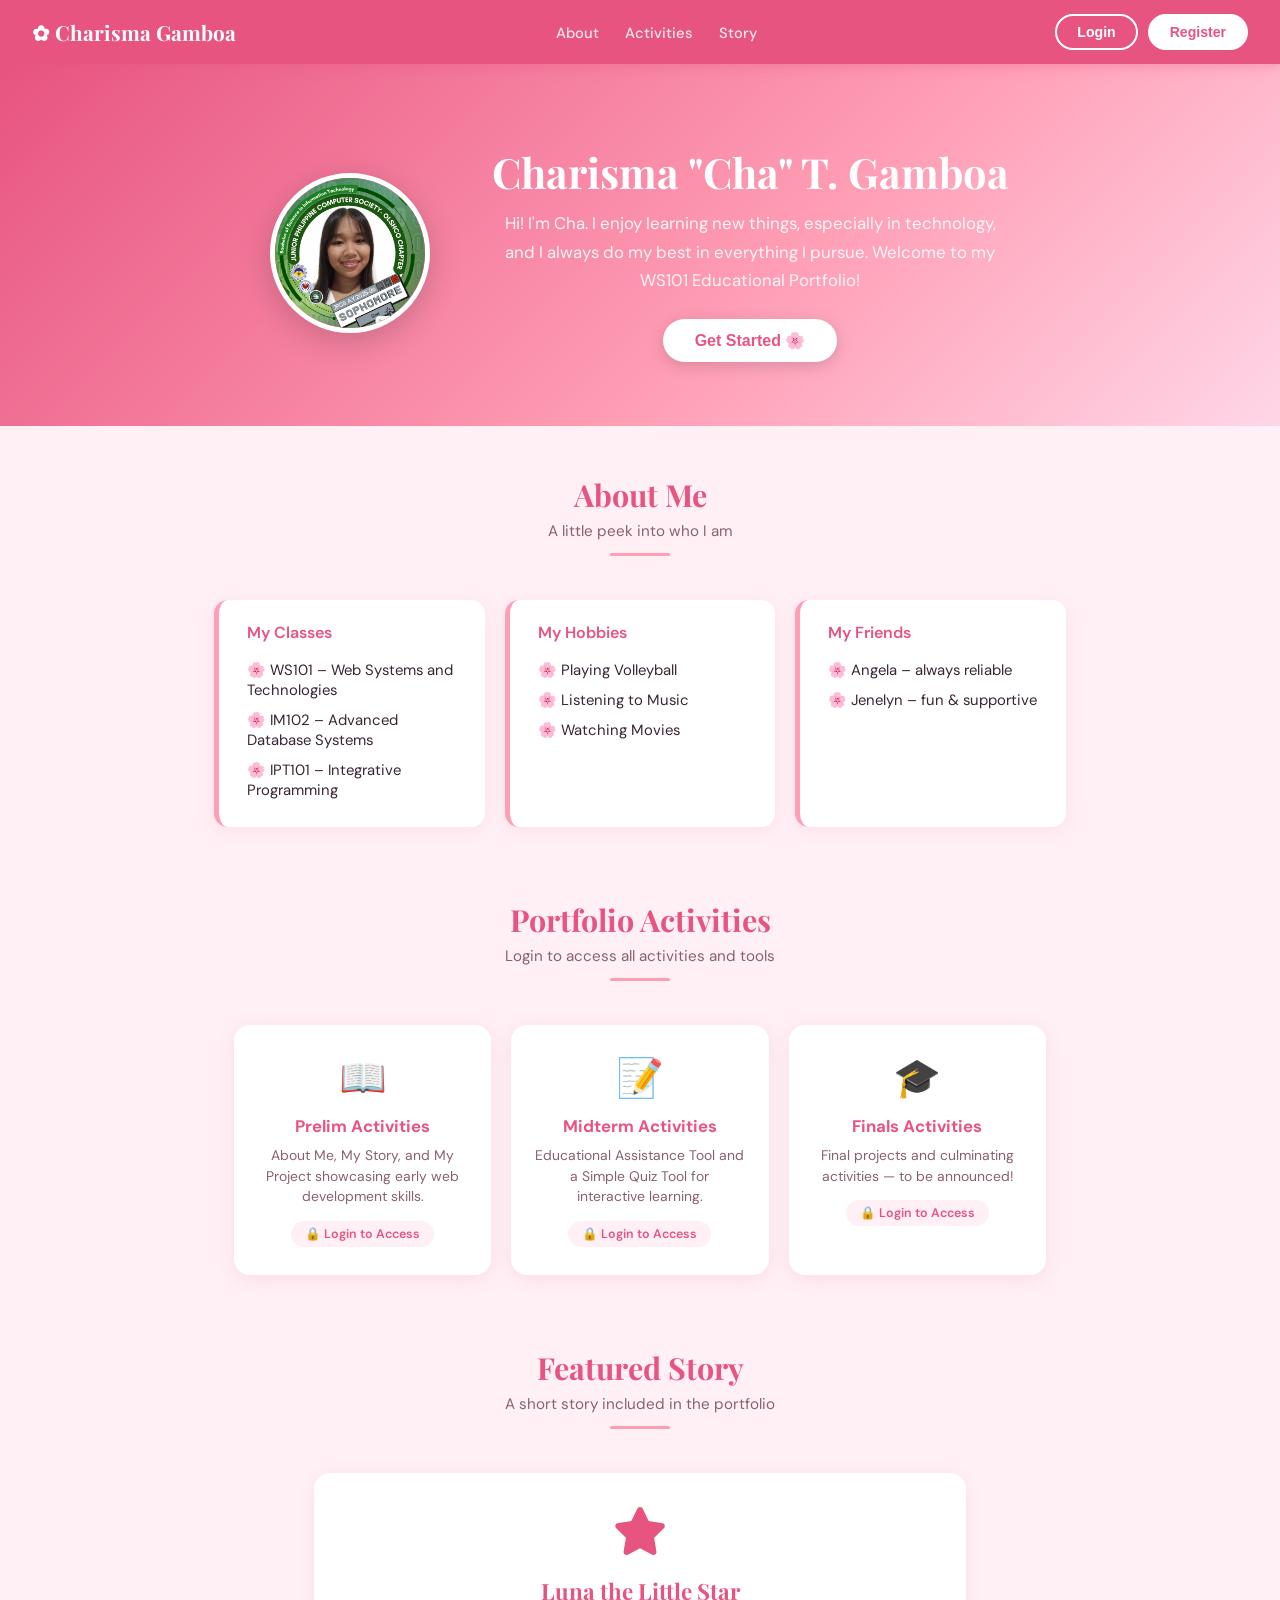
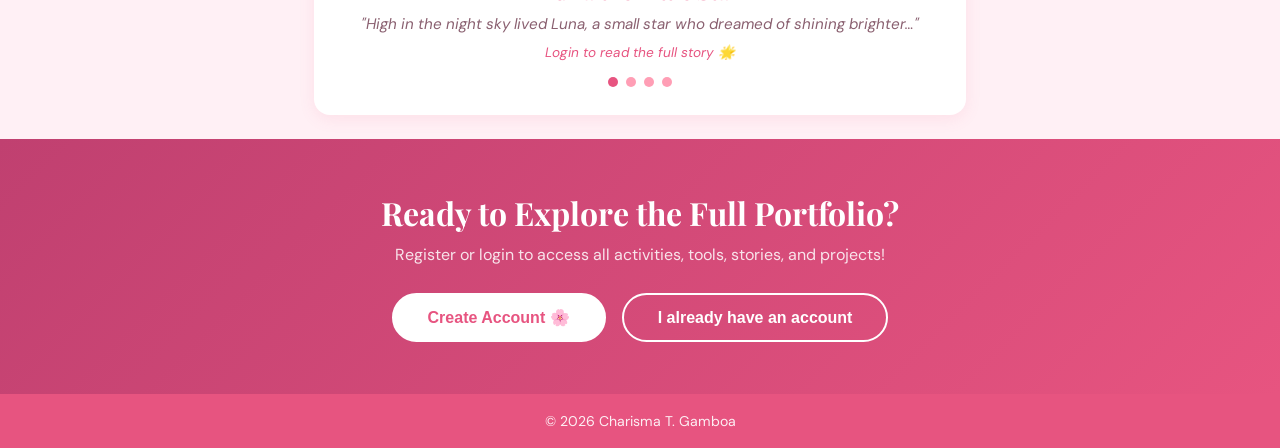
==== index.html @ 57a34107 "Add files via upload" ====
<!DOCTYPE html>
<html lang="en">
<head>
  <meta charset="UTF-8">
  <title>Portfolio | Charisma Gamboa</title>
  <meta name="viewport" content="width=device-width, initial-scale=1.0">
  <link rel="stylesheet" href="https://cdnjs.cloudflare.com/ajax/libs/font-awesome/6.4.0/css/all.min.css">
  <link href="https://fonts.googleapis.com/css2?family=Playfair+Display:ital,wght@0,400;0,700;1,400&family=DM+Sans:wght@300;400;500&display=swap" rel="stylesheet">
  <style>
    *,*::before,*::after{box-sizing:border-box;margin:0;padding:0}
    :root{--pink:#e75480;--pink-light:#ff9eb5;--pink-pale:#fff0f5;--pink-deep:#c04070;--white:#ffffff;--text:#3a2535;--muted:#8a6070}
    html{scroll-behavior:smooth}
    body{font-family:'DM Sans',sans-serif;background:var(--pink-pale);color:var(--text)}
    .topnav{position:sticky;top:0;z-index:100;background:var(--pink);display:flex;align-items:center;justify-content:space-between;padding:14px 32px;box-shadow:0 2px 12px rgba(231,84,128,.35)}
    .topnav .brand{font-family:'Playfair Display',serif;font-size:1.3rem;color:#fff;font-weight:700}
    .topnav .nav-links a{color:rgba(255,255,255,.85);text-decoration:none;margin-left:22px;font-size:.92rem;font-weight:500;transition:color .2s}
    .topnav .nav-links a:hover{color:#fff}
    .auth-btns{display:flex;gap:10px}
    .auth-btns button{padding:8px 20px;border-radius:20px;font-size:.88rem;font-weight:600;cursor:pointer;border:2px solid #fff;transition:all .2s}
    .btn-login{background:transparent;color:#fff}
    .btn-login:hover{background:#fff;color:var(--pink)}
    .btn-register{background:#fff;color:var(--pink)}
    .btn-register:hover{background:var(--pink-deep);color:#fff;border-color:var(--pink-deep)}
    .hero{background:linear-gradient(135deg,var(--pink) 0%,var(--pink-light) 60%,#ffd6e7 100%);padding:80px 32px 64px;display:flex;align-items:center;justify-content:center;gap:60px;flex-wrap:wrap;text-align:center;position:relative;overflow:hidden}
    .hero-photo{width:160px;height:160px;border-radius:50%;object-fit:cover;border:5px solid #fff;box-shadow:0 8px 32px rgba(0,0,0,.18);position:relative;z-index:1}
    .hero-text{position:relative;z-index:1;max-width:520px}
    .hero-text h1{font-family:'Playfair Display',serif;font-size:2.6rem;color:#fff;margin-bottom:10px}
    .hero-text p{font-size:1.05rem;color:rgba(255,255,255,.9);line-height:1.7;margin-bottom:24px}
    .hero-cta{display:inline-block;padding:12px 32px;background:#fff;color:var(--pink);border-radius:30px;font-weight:700;font-size:1rem;text-decoration:none;cursor:pointer;border:none;box-shadow:0 4px 16px rgba(0,0,0,.15);transition:transform .2s,box-shadow .2s}
    .hero-cta:hover{transform:translateY(-2px);box-shadow:0 8px 24px rgba(0,0,0,.2)}
    .section-label{text-align:center;padding:48px 20px 8px}
    .section-label h2{font-family:'Playfair Display',serif;font-size:1.9rem;color:var(--pink)}
    .section-label p{color:var(--muted);margin-top:6px;font-size:.95rem}
    .divider{width:60px;height:3px;background:var(--pink-light);border-radius:4px;margin:12px auto 36px}
    .about-grid{display:flex;flex-wrap:wrap;gap:20px;max-width:900px;margin:0 auto 24px;padding:0 24px;justify-content:center}
    .info-card{background:#fff;border-radius:14px;padding:22px 28px;flex:1 1 250px;max-width:340px;border-left:5px solid var(--pink-light);box-shadow:0 4px 16px rgba(231,84,128,.10)}
    .info-card h3{color:var(--pink);margin-bottom:12px;font-size:1rem;font-weight:600}
    .info-card ul{list-style:none}
    .info-card ul li{padding:5px 0;font-size:.93rem;color:var(--text)}
    .info-card ul li::before{content:'🌸 '}
    .cards-row{display:flex;flex-wrap:wrap;gap:20px;max-width:860px;margin:0 auto 24px;padding:0 24px;justify-content:center}
    .act-card{background:#fff;border-radius:16px;padding:28px 24px;flex:1 1 220px;max-width:260px;text-align:center;box-shadow:0 4px 18px rgba(231,84,128,.12);transition:transform .25s,box-shadow .25s}
    .act-card:hover{transform:translateY(-4px);box-shadow:0 10px 28px rgba(231,84,128,.2)}
    .act-card .act-icon{font-size:2.4rem;margin-bottom:12px}
    .act-card h3{color:var(--pink);font-size:1.05rem;margin-bottom:8px}
    .act-card p{font-size:.87rem;color:var(--muted);line-height:1.5}
    .act-card .lock-badge{display:inline-block;margin-top:14px;padding:5px 14px;border-radius:20px;font-size:.78rem;font-weight:600;background:var(--pink-pale);color:var(--pink)}
    .story-preview-wrap{max-width:700px;margin:0 auto 24px;padding:0 24px}
    .story-strip{background:#fff;border-radius:16px;padding:28px 32px;box-shadow:0 4px 16px rgba(231,84,128,.1);text-align:center}
    .story-strip .story-icon{font-size:3rem;color:var(--pink);margin-bottom:12px}
    .story-strip h3{font-family:'Playfair Display',serif;font-size:1.4rem;color:var(--pink);margin-bottom:8px}
    .story-strip p{color:var(--muted);font-size:.95rem;font-style:italic}
    .story-dots{display:flex;justify-content:center;gap:8px;margin-top:16px}
    .story-dots span{width:10px;height:10px;border-radius:50%;background:var(--pink-light);display:inline-block}
    .story-dots span:first-child{background:var(--pink)}
    .cta-banner{background:linear-gradient(135deg,var(--pink-deep),var(--pink));padding:52px 24px;text-align:center;margin-top:16px}
    .cta-banner h2{font-family:'Playfair Display',serif;font-size:2rem;color:#fff;margin-bottom:10px}
    .cta-banner p{color:rgba(255,255,255,.85);margin-bottom:28px;font-size:1rem}
    .cta-btns{display:flex;gap:16px;justify-content:center;flex-wrap:wrap}
    .cta-btns button{padding:13px 34px;border-radius:30px;font-size:1rem;font-weight:700;cursor:pointer;transition:all .2s;border:2px solid #fff}
    .cta-primary{background:#fff;color:var(--pink)}
    .cta-primary:hover{background:var(--pink-pale)}
    .cta-secondary{background:transparent;color:#fff}
    .cta-secondary:hover{background:rgba(255,255,255,.15)}
    footer{background:var(--pink);color:rgba(255,255,255,.9);text-align:center;padding:18px;font-size:.88rem}
    /* MODAL */
    .modal-overlay{display:none;position:fixed;inset:0;z-index:200;background:rgba(58,37,53,.55);backdrop-filter:blur(4px);align-items:center;justify-content:center}
    .modal-overlay.active{display:flex}
    .modal-box{background:#fff;border-radius:20px;padding:36px 32px;width:100%;max-width:420px;box-shadow:0 20px 60px rgba(0,0,0,.25);border-top:6px solid var(--pink-light);position:relative;animation:popIn .3s ease}
    @keyframes popIn{from{transform:scale(.92) translateY(20px);opacity:0}to{transform:scale(1) translateY(0);opacity:1}}
    .modal-close{position:absolute;top:14px;right:18px;font-size:1.4rem;color:var(--muted);cursor:pointer;background:none;border:none;line-height:1}
    .modal-close:hover{color:var(--pink)}
    .modal-tabs{display:flex;margin-bottom:28px;border-radius:10px;overflow:hidden;border:2px solid var(--pink-light)}
    .modal-tab{flex:1;padding:10px;text-align:center;cursor:pointer;font-weight:600;font-size:.93rem;background:#fff;color:var(--muted);border:none;transition:all .2s}
    .modal-tab.active{background:var(--pink);color:#fff}
    .modal-form{display:none}
    .modal-form.active{display:block}
    .modal-form h2{font-family:'Playfair Display',serif;text-align:center;color:var(--pink);font-size:1.5rem;margin-bottom:20px}
    .modal-form label{display:block;font-weight:500;margin-top:14px;font-size:.9rem;color:var(--text)}
    .modal-form input{width:100%;padding:11px 14px;margin-top:6px;border:2px solid #ffccd9;border-radius:10px;font-size:.95rem;outline:none;transition:border-color .2s;font-family:inherit}
    .modal-form input:focus{border-color:var(--pink)}
    .modal-form .submit-btn{width:100%;margin-top:22px;padding:13px;background:var(--pink);color:#fff;border:none;border-radius:25px;font-size:1rem;font-weight:700;cursor:pointer;transition:background .2s;font-family:inherit}
    .modal-form .submit-btn:hover{background:var(--pink-deep)}
    .modal-form .switch-link{text-align:center;margin-top:14px;font-size:.87rem;color:var(--muted)}
    .modal-form .switch-link a{color:var(--pink);font-weight:600;cursor:pointer}
    #otpSection{display:none}
    #otpSection h2{font-family:'Playfair Display',serif;color:var(--pink);font-size:1.4rem;text-align:center;margin-bottom:8px}
    #otpSection p{text-align:center;color:var(--muted);font-size:.9rem;margin-bottom:16px}
    #otpMessage{background:#fff0f5;border:2px dashed var(--pink-light);border-radius:10px;padding:12px;text-align:center;font-weight:700;color:var(--pink);margin-bottom:16px;font-size:1.1rem}
    .google-divider{display:flex;align-items:center;gap:10px;margin:18px 0}
    .google-divider hr{flex:1;border:none;border-top:1px solid #f0c0ce}
    .google-divider span{color:var(--muted);font-size:.82rem}
    .google-btn{width:100%;padding:11px;border-radius:25px;border:2px solid #ddd;background:#fff;font-size:.93rem;font-weight:600;cursor:pointer;display:flex;align-items:center;justify-content:center;gap:10px;color:#555;transition:background .2s;font-family:inherit}
    .google-btn:hover{background:#f9f9f9}
    .otp-input{width:100%;padding:11px 14px;margin-top:6px;border:2px solid #ffccd9;border-radius:10px;font-size:.95rem;outline:none;transition:border-color .2s;font-family:inherit}
    .otp-input:focus{border-color:var(--pink)}
    .otp-submit{width:100%;margin-top:22px;padding:13px;background:var(--pink);color:#fff;border:none;border-radius:25px;font-size:1rem;font-weight:700;cursor:pointer;transition:background .2s;font-family:inherit}
    .otp-submit:hover{background:var(--pink-deep)}
  </style>
</head>
<body>

<nav class="topnav">
  <div class="brand">✿ Charisma Gamboa</div>
  <div class="nav-links">
    <a href="#about-preview">About</a>
    <a href="#activities-preview">Activities</a>
    <a href="#story-preview">Story</a>
  </div>
  <div class="auth-btns">
    <button class="btn-login" onclick="openModal('login')">Login</button>
    <button class="btn-register" onclick="openModal('register')">Register</button>
  </div>
</nav>

<section class="hero">
  <img src="myphoto.jpg" alt="Charisma Gamboa" class="hero-photo" onerror="this.style.display='none'">
  <div class="hero-text">
    <h1>Charisma "Cha" T. Gamboa</h1>
    <p>Hi! I'm Cha. I enjoy learning new things, especially in technology, and I always do my best in everything I pursue. Welcome to my WS101 Educational Portfolio!</p>
    <button class="hero-cta" onclick="openModal('register')">Get Started 🌸</button>
  </div>
</section>

<div id="about-preview">
  <div class="section-label">
    <h2>About Me</h2>
    <p>A little peek into who I am</p>
    <div class="divider"></div>
  </div>
  <div class="about-grid">
    <div class="info-card">
      <h3>My Classes</h3>
      <ul>
        <li>WS101 – Web Systems and Technologies</li>
        <li>IM102 – Advanced Database Systems</li>
        <li>IPT101 – Integrative Programming</li>
      </ul>
    </div>
    <div class="info-card">
      <h3>My Hobbies</h3>
      <ul>
        <li>Playing Volleyball</li>
        <li>Listening to Music</li>
        <li>Watching Movies</li>
      </ul>
    </div>
    <div class="info-card">
      <h3>My Friends</h3>
      <ul>
        <li>Angela – always reliable</li>
        <li>Jenelyn – fun &amp; supportive</li>
      </ul>
    </div>
  </div>
</div>

<div id="activities-preview">
  <div class="section-label">
    <h2>Portfolio Activities</h2>
    <p>Login to access all activities and tools</p>
    <div class="divider"></div>
  </div>
  <div class="cards-row">
    <div class="act-card">
      <div class="act-icon">📖</div>
      <h3>Prelim Activities</h3>
      <p>About Me, My Story, and My Project showcasing early web development skills.</p>
      <span class="lock-badge">🔒 Login to Access</span>
    </div>
    <div class="act-card">
      <div class="act-icon">📝</div>
      <h3>Midterm Activities</h3>
      <p>Educational Assistance Tool and a Simple Quiz Tool for interactive learning.</p>
      <span class="lock-badge">🔒 Login to Access</span>
    </div>
    <div class="act-card">
      <div class="act-icon">🎓</div>
      <h3>Finals Activities</h3>
      <p>Final projects and culminating activities — to be announced!</p>
      <span class="lock-badge">🔒 Login to Access</span>
    </div>
  </div>
</div>

<div id="story-preview">
  <div class="section-label">
    <h2>Featured Story</h2>
    <p>A short story included in the portfolio</p>
    <div class="divider"></div>
  </div>
  <div class="story-preview-wrap">
    <div class="story-strip">
      <div class="story-icon"><i class="fas fa-star"></i></div>
      <h3>Luna the Little Star</h3>
      <p>"High in the night sky lived Luna, a small star who dreamed of shining brighter…"</p>
      <p style="margin-top:10px;color:var(--pink);font-size:.85rem;">Login to read the full story 🌟</p>
      <div class="story-dots">
        <span></span><span></span><span></span><span></span>
      </div>
    </div>
  </div>
</div>

<div class="cta-banner">
  <h2>Ready to Explore the Full Portfolio?</h2>
  <p>Register or login to access all activities, tools, stories, and projects!</p>
  <div class="cta-btns">
    <button class="cta-primary" onclick="openModal('register')">Create Account 🌸</button>
    <button class="cta-secondary" onclick="openModal('login')">I already have an account</button>
  </div>
</div>

<footer>© 2026 Charisma T. Gamboa</footer>

<!-- MODAL -->
<div class="modal-overlay" id="modalOverlay" onclick="closeIfOutside(event)">
  <div class="modal-box" id="modalBox">
    <button class="modal-close" onclick="closeModal()">✕</button>

    <div id="authForms">
      <div class="modal-tabs">
        <button class="modal-tab active" id="tabLogin" onclick="switchTab('login')">Login</button>
        <button class="modal-tab" id="tabRegister" onclick="switchTab('register')">Register</button>
      </div>

      <div class="modal-form active" id="formLogin">
        <h2>Welcome Back 💕</h2>
        <label>Username</label>
        <input type="text" id="loginUsername" placeholder="Enter your username">
        <label>Password</label>
        <input type="password" id="loginPassword" placeholder="Enter your password">
        <button class="submit-btn" onclick="checkLogin()">Login</button>
        <div class="google-divider"><hr><span>or</span><hr></div>
        <button class="google-btn" onclick="googleLogin()">
          <svg width="18" height="18" viewBox="0 0 48 48"><path fill="#EA4335" d="M24 9.5c3.54 0 6.71 1.22 9.21 3.6l6.85-6.85C35.9 2.38 30.47 0 24 0 14.62 0 6.51 5.38 2.56 13.22l7.98 6.19C12.43 13.72 17.74 9.5 24 9.5z"/><path fill="#4285F4" d="M46.98 24.55c0-1.57-.15-3.09-.38-4.55H24v9.02h12.94c-.58 2.96-2.26 5.48-4.78 7.18l7.73 6c4.51-4.18 7.09-10.36 7.09-17.65z"/><path fill="#FBBC05" d="M10.53 28.59c-.48-1.45-.76-2.99-.76-4.59s.27-3.14.76-4.59l-7.98-6.19C.92 16.46 0 20.12 0 24c0 3.88.92 7.54 2.56 10.78l7.97-6.19z"/><path fill="#34A853" d="M24 48c6.48 0 11.93-2.13 15.89-5.81l-7.73-6c-2.18 1.48-4.97 2.36-8.16 2.36-6.26 0-11.57-4.22-13.47-9.91l-7.98 6.19C6.51 42.62 14.62 48 24 48z"/></svg>
          Sign in with Google
        </button>
        <p class="switch-link">Don't have an account? <a onclick="switchTab('register')">Register here</a></p>
      </div>

      <div class="modal-form" id="formRegister">
        <h2>Create Account 💖</h2>
        <label>Email</label>
        <input type="email" id="regEmail" placeholder="your@email.com">
        <label>Username</label>
        <input type="text" id="regUsername" placeholder="Choose a username">
        <label>Password</label>
        <input type="password" id="regPassword" placeholder="Choose a password">
        <button class="submit-btn" onclick="saveUser()">Register</button>
        <p class="switch-link">Already have an account? <a onclick="switchTab('login')">Login here</a></p>
      </div>
    </div>

    <div id="otpSection">
      <h2>Verify OTP 🔑</h2>
      <p>Enter the one-time password shown below</p>
      <div id="otpMessage"></div>
      <label style="display:block;font-weight:500;margin-top:14px;font-size:.9rem;">One-Time Password</label>
      <input type="text" class="otp-input" id="otpInput" placeholder="Enter 6-digit OTP">
      <button class="otp-submit" onclick="verifyOtp()">Verify &amp; Enter</button>
    </div>
  </div>
</div>

<script>
  let currentOtp = "";

  function openModal(tab) {
    document.getElementById('modalOverlay').classList.add('active');
    document.getElementById('authForms').style.display = '';
    document.getElementById('otpSection').style.display = 'none';
    switchTab(tab);
  }

  function closeModal() {
    document.getElementById('modalOverlay').classList.remove('active');
  }

  function closeIfOutside(e) {
    if (e.target === document.getElementById('modalOverlay')) closeModal();
  }

  function switchTab(tab) {
    document.getElementById('formLogin').classList.toggle('active', tab === 'login');
    document.getElementById('formRegister').classList.toggle('active', tab === 'register');
    document.getElementById('tabLogin').classList.toggle('active', tab === 'login');
    document.getElementById('tabRegister').classList.toggle('active', tab === 'register');
  }

  function saveUser() {
    var email = document.getElementById('regEmail').value.trim();
    var username = document.getElementById('regUsername').value.trim();
    var password = document.getElementById('regPassword').value.trim();
    if (!email || !username || !password) { alert('Please fill in all fields.'); return; }
    localStorage.setItem('registeredEmail', email);
    localStorage.setItem('registeredUsername', username);
    localStorage.setItem('registeredPassword', password);
    alert('Registration successful! You can now login.');
    switchTab('login');
  }

  function checkLogin() {
    var username = document.getElementById('loginUsername').value.trim();
    var password = document.getElementById('loginPassword').value.trim();
    var regUser = localStorage.getItem('registeredUsername');
    var regPass = localStorage.getItem('registeredPassword');
    if (username === regUser && password === regPass) {
      showOtp('Your OTP code is: ');
    } else {
      alert('Invalid username or password. Please try again.');
    }
  }

  function googleLogin() {
    showOtp('Google sign-in OTP: ');
  }

  function showOtp(prefix) {
    currentOtp = Math.floor(100000 + Math.random() * 900000).toString();
    document.getElementById('authForms').style.display = 'none';
    document.getElementById('otpSection').style.display = 'block';
    document.getElementById('otpMessage').innerText = prefix + currentOtp;
    document.getElementById('otpInput').value = '';
  }

  function verifyOtp() {
    var entered = document.getElementById('otpInput').value.trim();
    if (entered === currentOtp) {
      alert('Login successful! Welcome, Cha!');
      window.location.href = 'home.html';
    } else {
      alert('Invalid OTP. Please try again.');
    }
  }
</script>

</body>
</html>
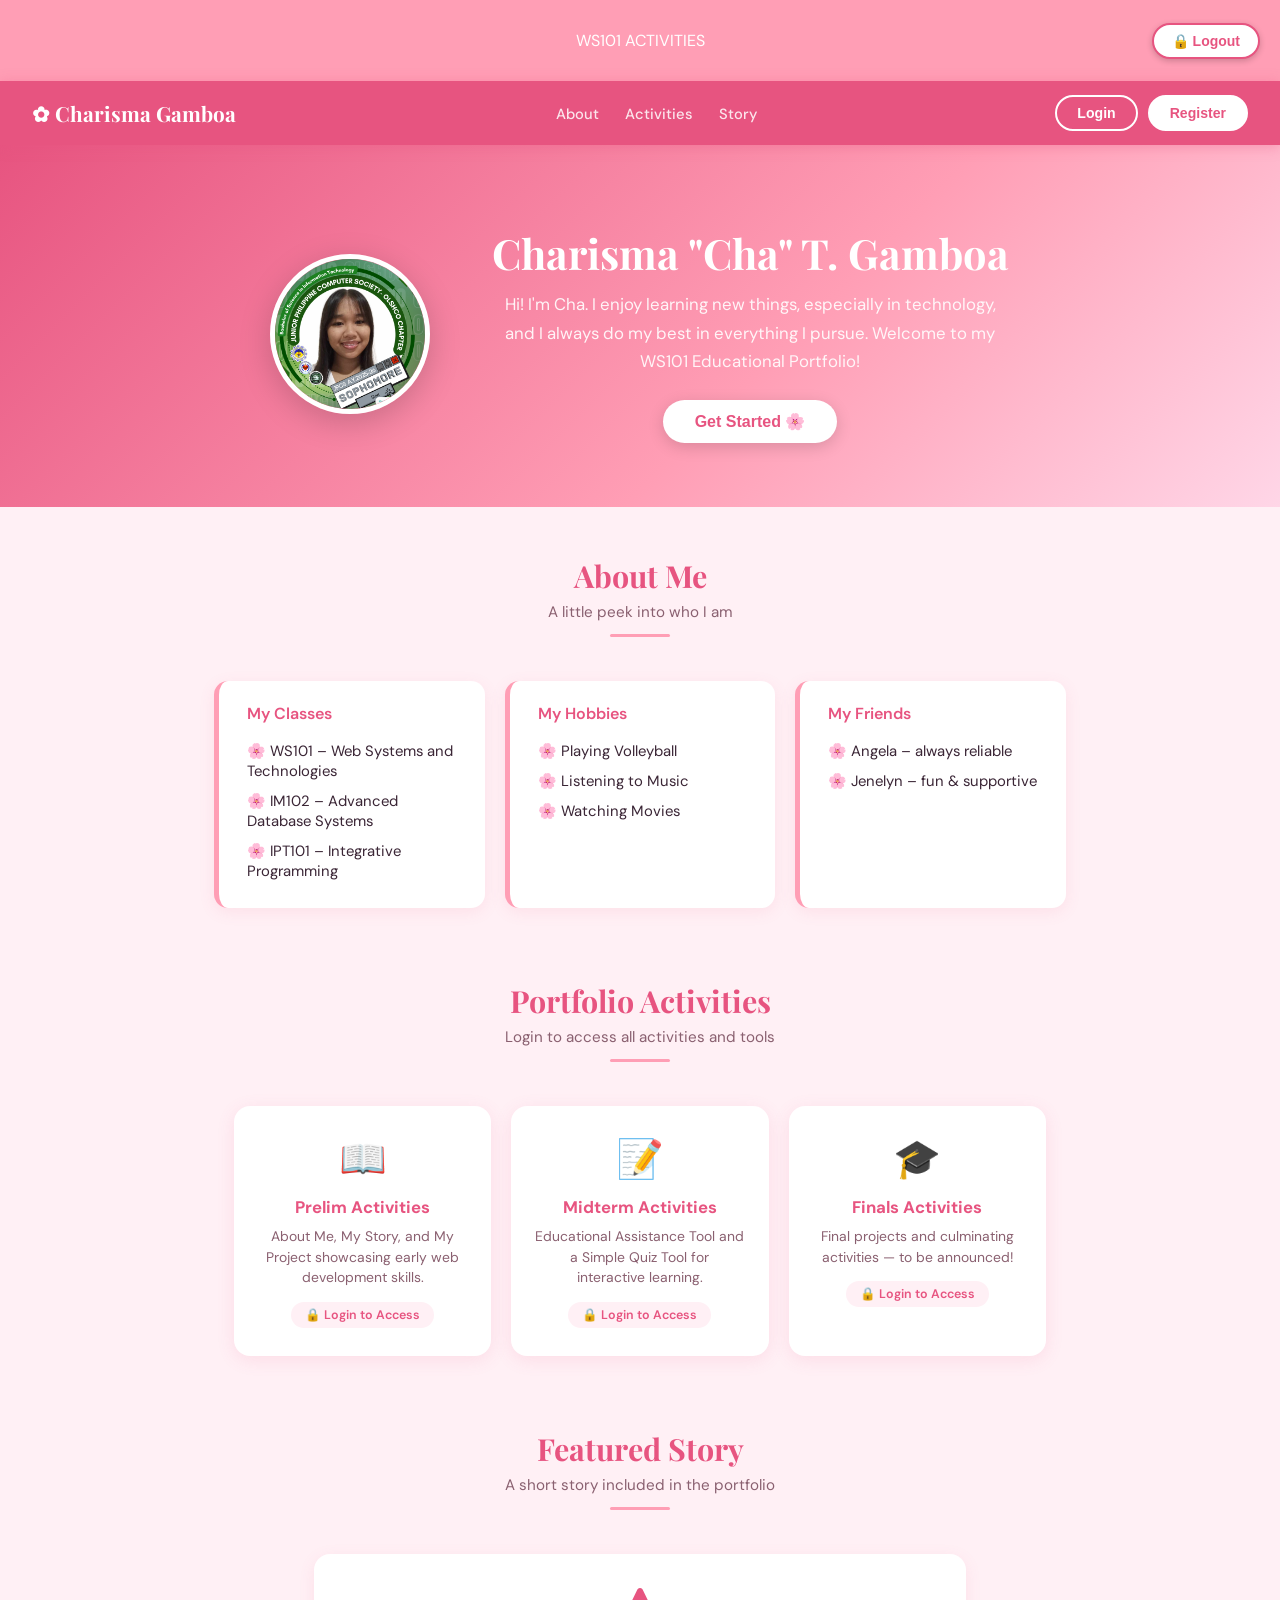
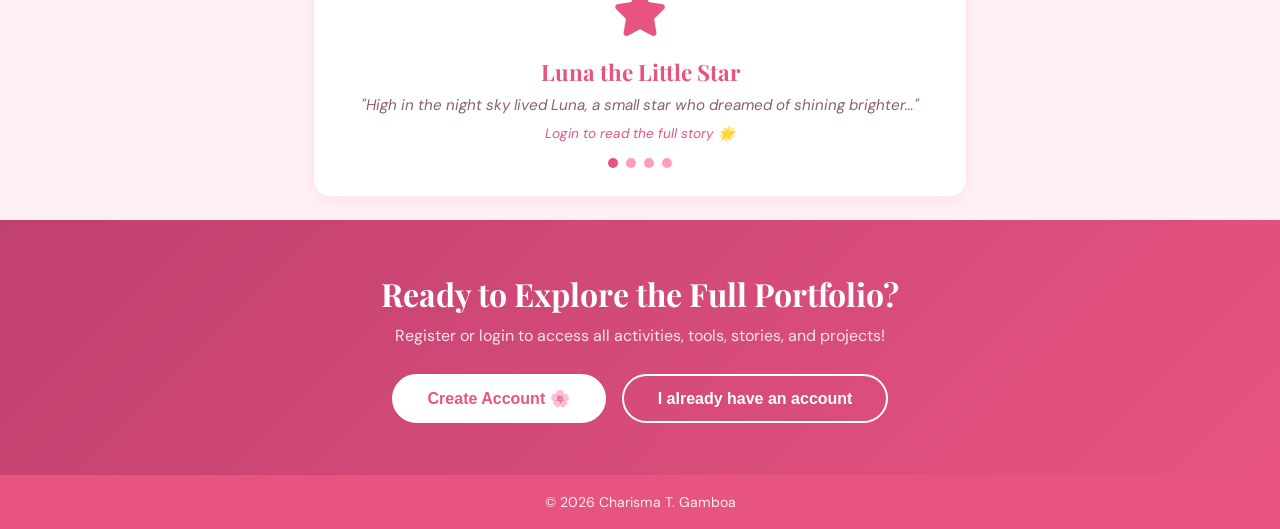
==== commit 23a3a66a: "Add header and logout button to index.html" ====
--- a/index.html
+++ b/index.html
@@ -5,6 +5,10 @@
   <title>Portfolio | Charisma Gamboa</title>
   <meta name="viewport" content="width=device-width, initial-scale=1.0">
   <link rel="stylesheet" href="https://cdnjs.cloudflare.com/ajax/libs/font-awesome/6.4.0/css/all.min.css">
+    <header style="position: relative; text-align: center; background: #ff9eb5; padding: 30px; color: white;">
+    WS101 ACTIVITIES
+    <button onclick="if(confirm('Are you sure you want to logout?')) window.location.href='index.html';" style="position: absolute; top: 50%; right: 20px; transform: translateY(-50%); background: white; color: #e75480; padding: 8px 18px; border-radius: 20px; font-weight: bold; font-size: 14px; border: 2px solid #e75480; cursor: pointer; box-shadow: 0 2px 6px rgba(0,0,0,0.2);">🔒 Logout</button>
+    </header>
   <link href="https://fonts.googleapis.com/css2?family=Playfair+Display:ital,wght@0,400;0,700;1,400&family=DM+Sans:wght@300;400;500&display=swap" rel="stylesheet">
   <style>
     *,*::before,*::after{box-sizing:border-box;margin:0;padding:0}
@@ -336,4 +340,4 @@
 </script>
 
 </body>
-</html>+</html>
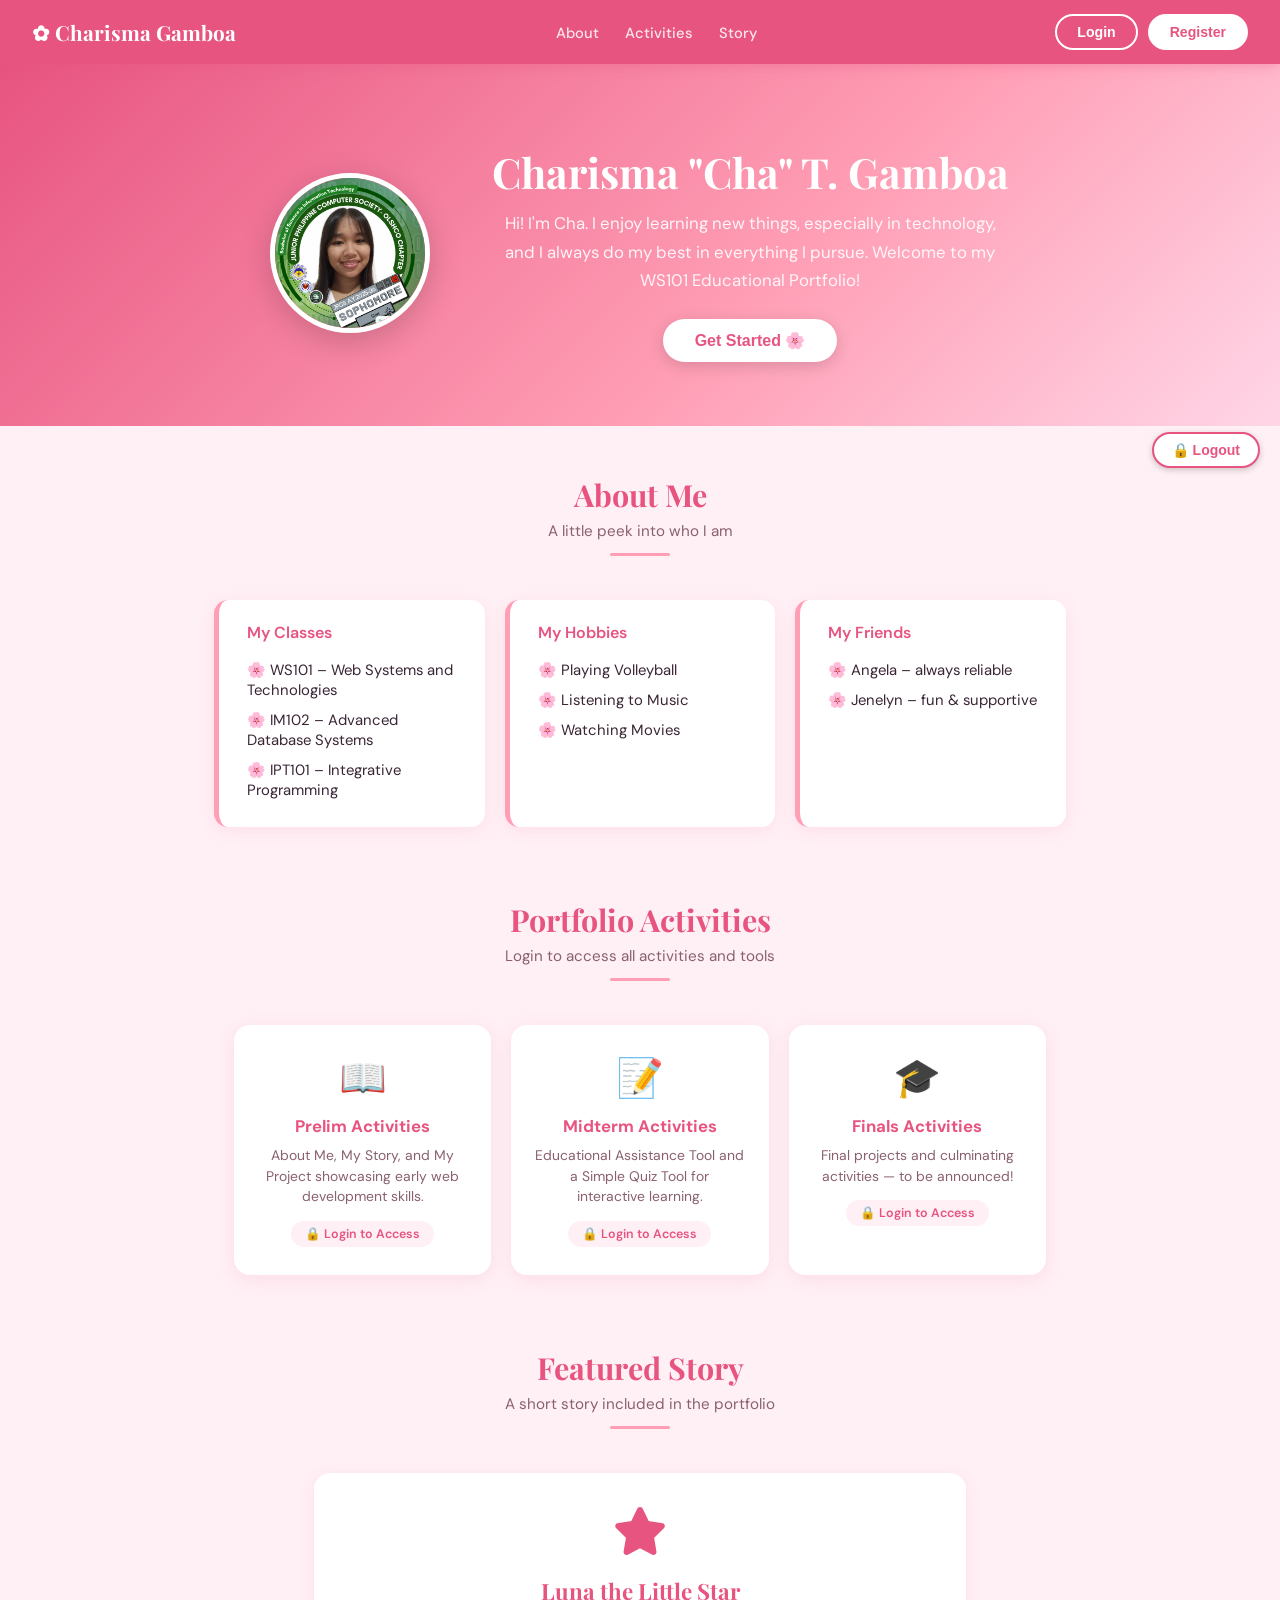
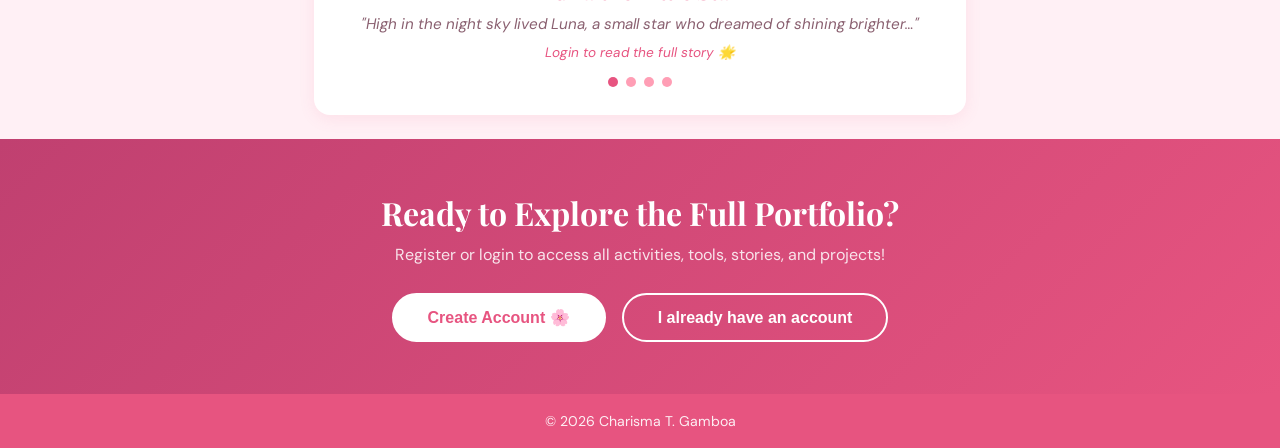
==== commit 14cbfd68: "Remove header from index.html Removed header element containing 'WS101 ACTIVITIES'." ====
--- a/index.html
+++ b/index.html
@@ -5,10 +5,7 @@
   <title>Portfolio | Charisma Gamboa</title>
   <meta name="viewport" content="width=device-width, initial-scale=1.0">
   <link rel="stylesheet" href="https://cdnjs.cloudflare.com/ajax/libs/font-awesome/6.4.0/css/all.min.css">
-    <header style="position: relative; text-align: center; background: #ff9eb5; padding: 30px; color: white;">
-    WS101 ACTIVITIES
     <button onclick="if(confirm('Are you sure you want to logout?')) window.location.href='index.html';" style="position: absolute; top: 50%; right: 20px; transform: translateY(-50%); background: white; color: #e75480; padding: 8px 18px; border-radius: 20px; font-weight: bold; font-size: 14px; border: 2px solid #e75480; cursor: pointer; box-shadow: 0 2px 6px rgba(0,0,0,0.2);">🔒 Logout</button>
-    </header>
   <link href="https://fonts.googleapis.com/css2?family=Playfair+Display:ital,wght@0,400;0,700;1,400&family=DM+Sans:wght@300;400;500&display=swap" rel="stylesheet">
   <style>
     *,*::before,*::after{box-sizing:border-box;margin:0;padding:0}
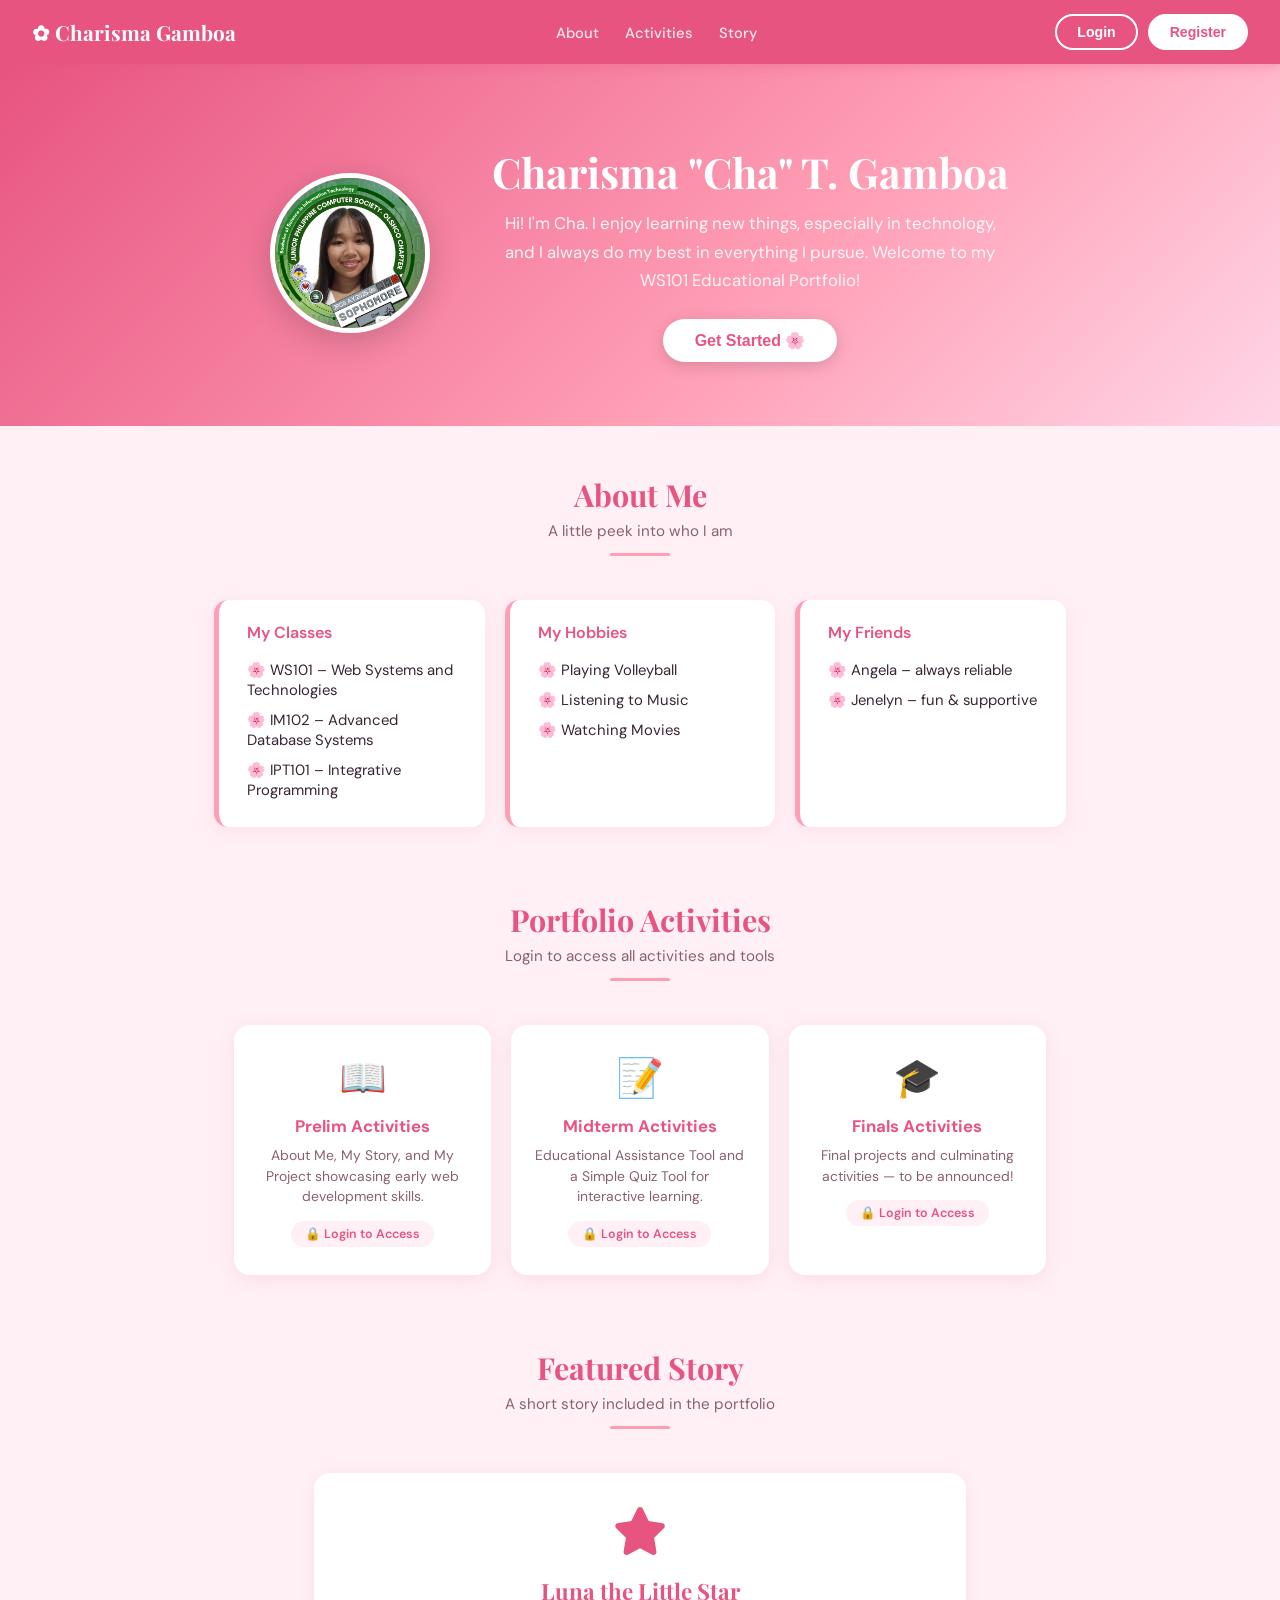
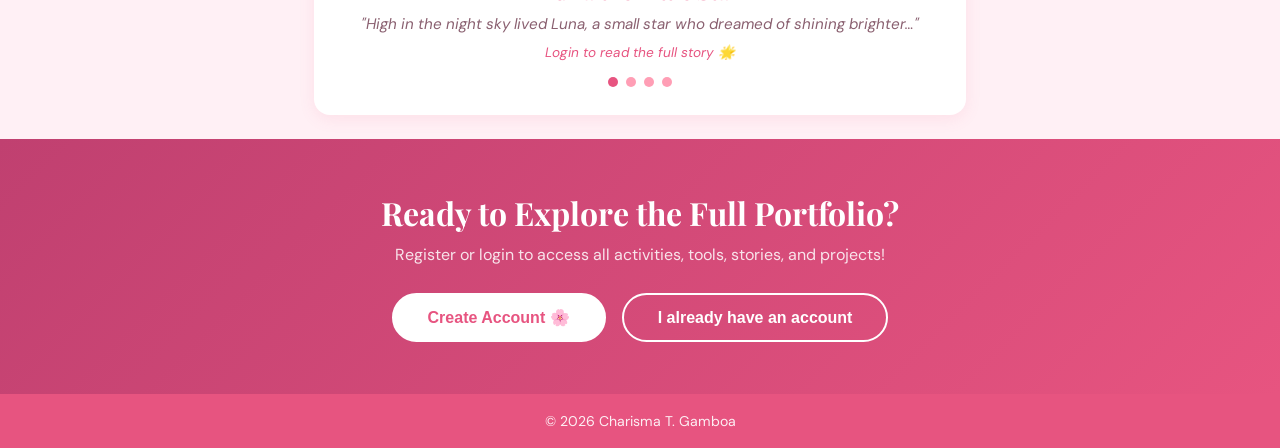
==== commit cd14d931: "Update logout button with confirmation prompt" ====
--- a/index.html
+++ b/index.html
@@ -5,7 +5,6 @@
   <title>Portfolio | Charisma Gamboa</title>
   <meta name="viewport" content="width=device-width, initial-scale=1.0">
   <link rel="stylesheet" href="https://cdnjs.cloudflare.com/ajax/libs/font-awesome/6.4.0/css/all.min.css">
-    <button onclick="if(confirm('Are you sure you want to logout?')) window.location.href='index.html';" style="position: absolute; top: 50%; right: 20px; transform: translateY(-50%); background: white; color: #e75480; padding: 8px 18px; border-radius: 20px; font-weight: bold; font-size: 14px; border: 2px solid #e75480; cursor: pointer; box-shadow: 0 2px 6px rgba(0,0,0,0.2);">🔒 Logout</button>
   <link href="https://fonts.googleapis.com/css2?family=Playfair+Display:ital,wght@0,400;0,700;1,400&family=DM+Sans:wght@300;400;500&display=swap" rel="stylesheet">
   <style>
     *,*::before,*::after{box-sizing:border-box;margin:0;padding:0}
